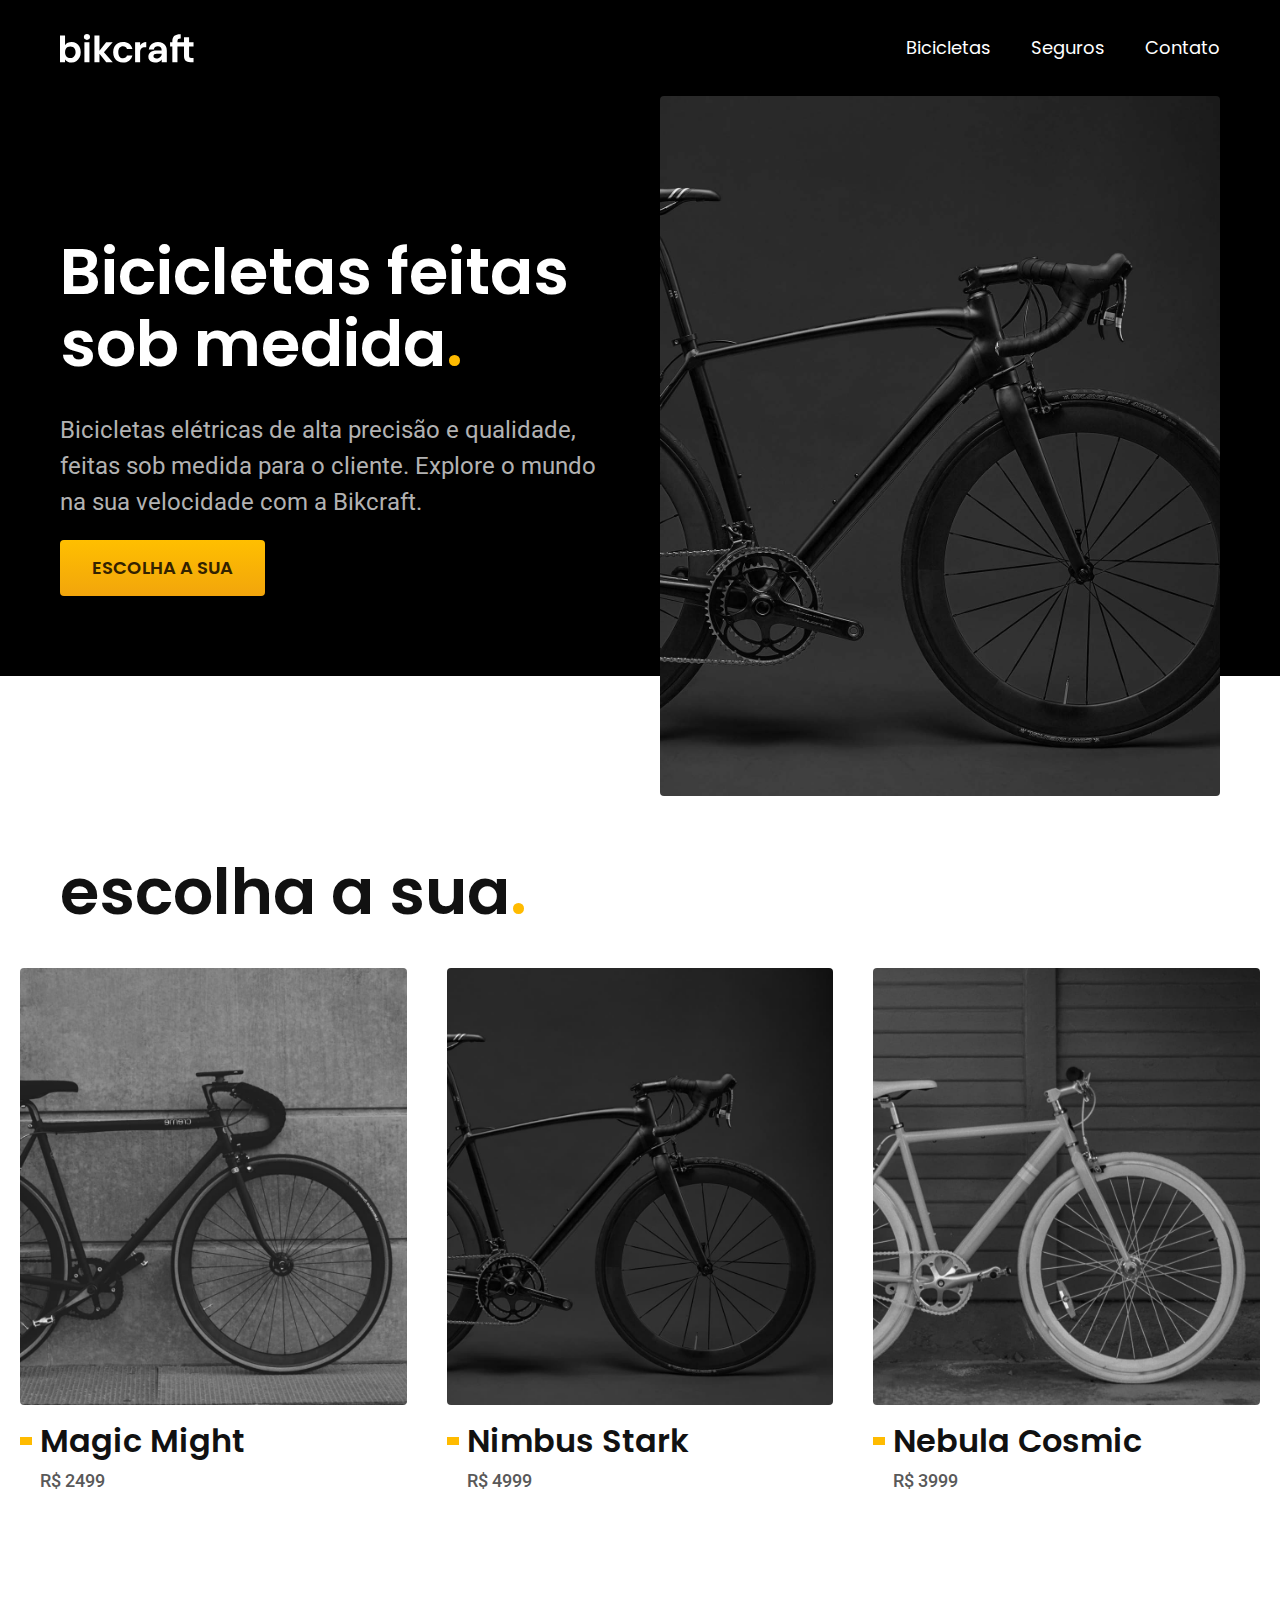
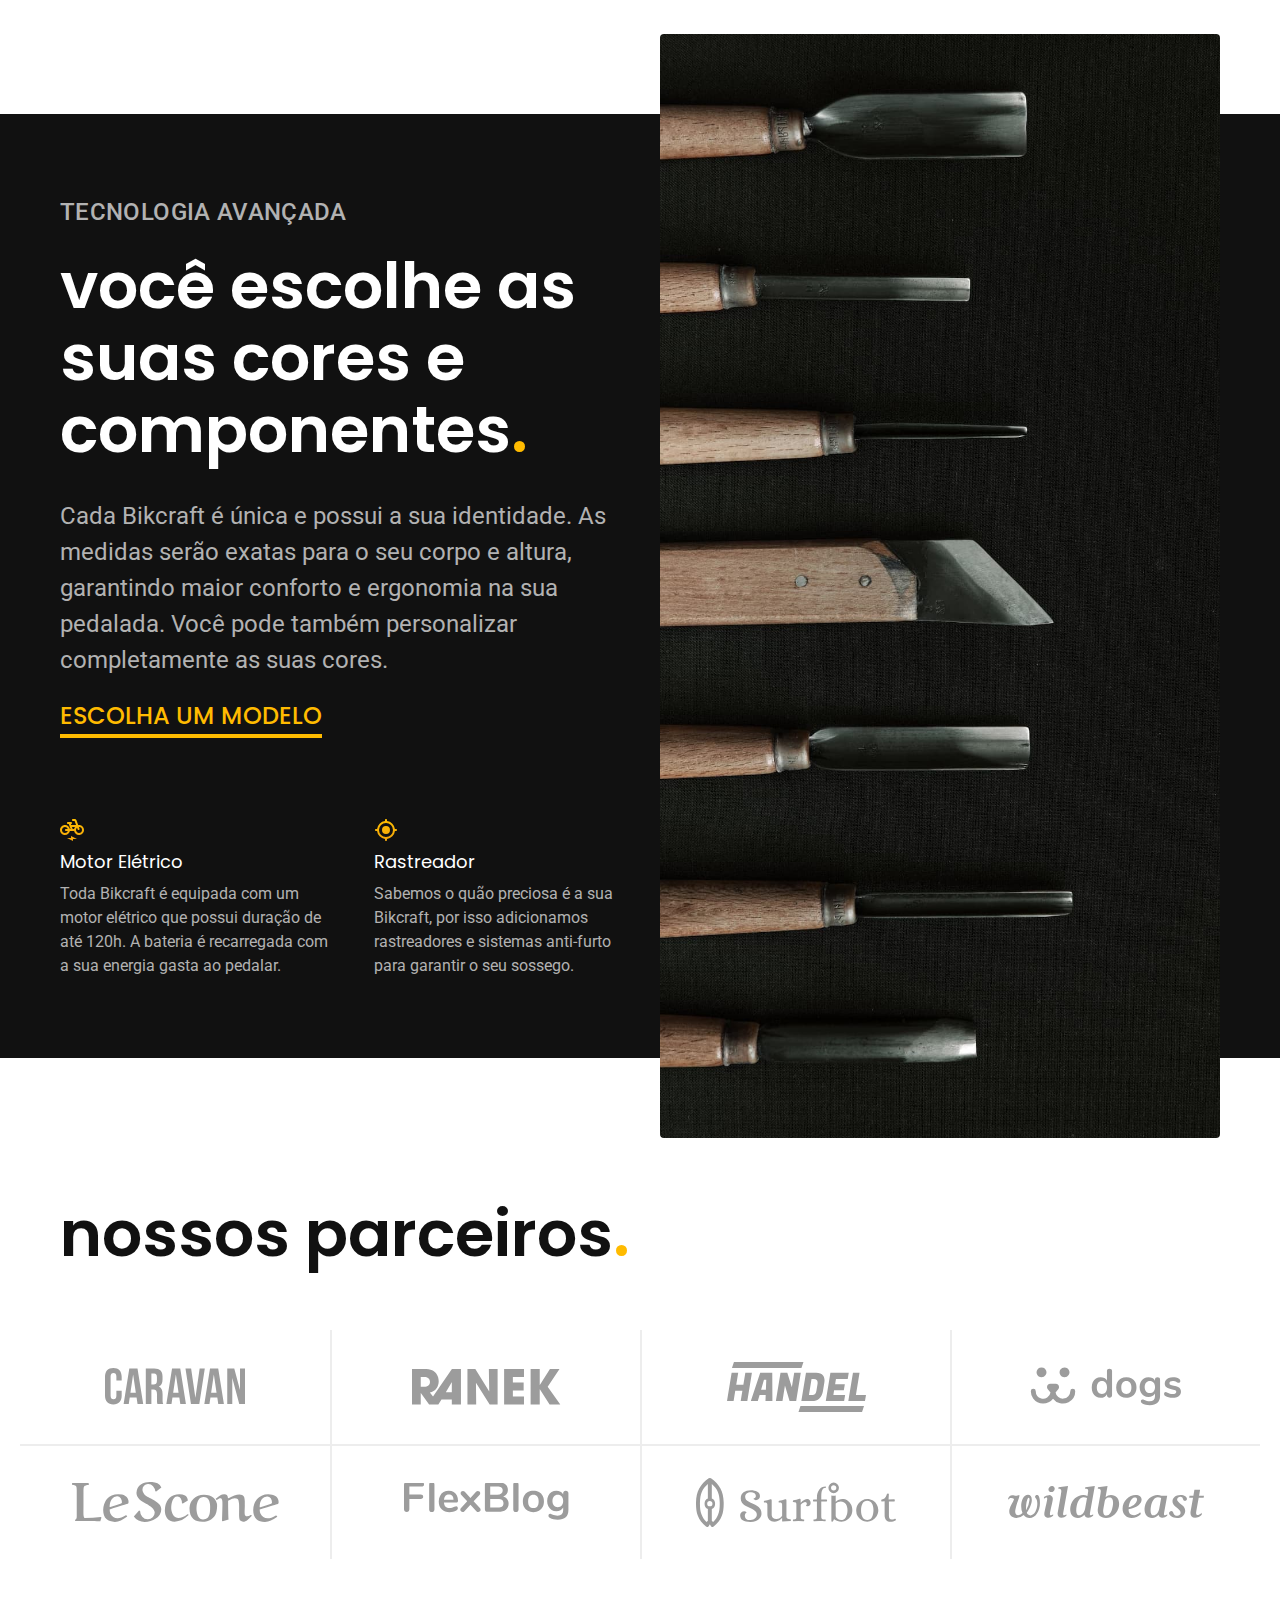
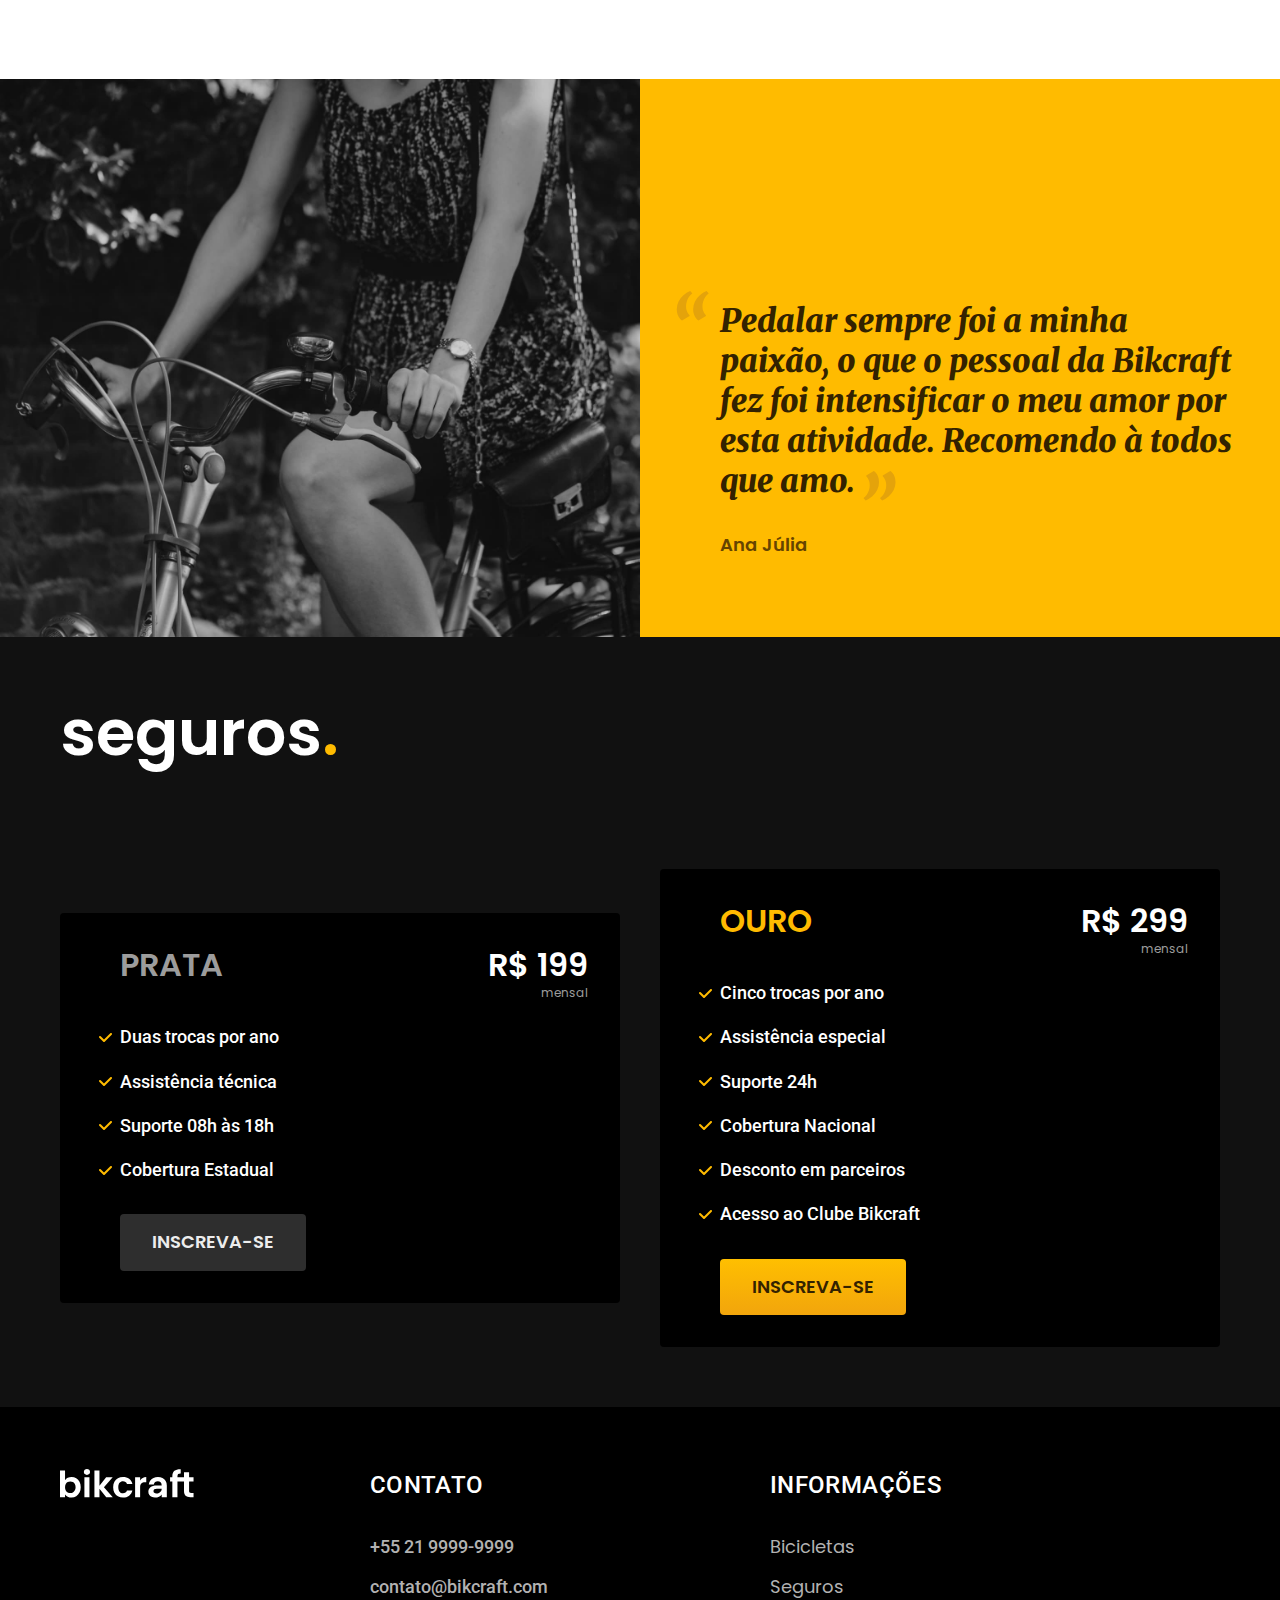
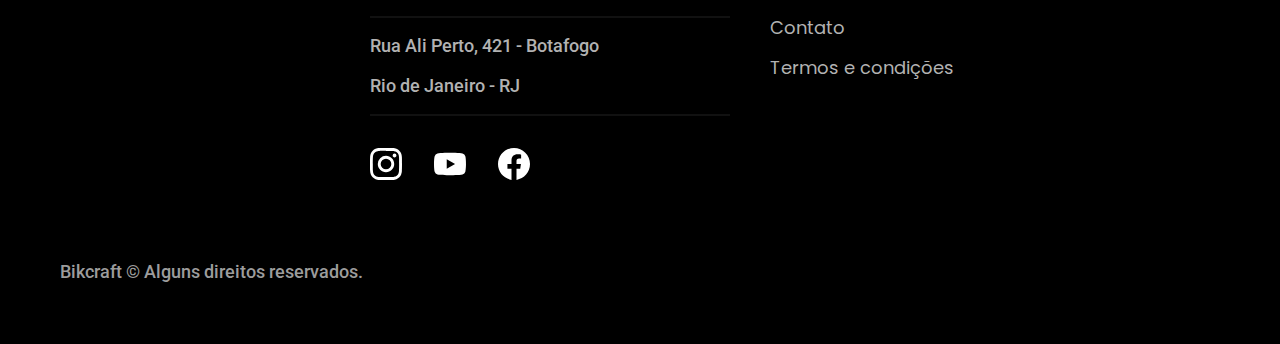
==== index.html @ 4578d8e9 "bicicletas-page" ====
<!DOCTYPE html>
<html lang="pt-br">

<head>
  <meta charset="UTF-8">
  <meta name="viewport" content="width=device-width, initial-scale=1.0">
  <title>Bikcraft - Bicicletas Elétricas</title>
  <meta name="description" content="Bicicletas elétricas de alta precisão e qualidade,  feitas sob medida para o cliente. Explore o mundo na sua velocidade com a Bikcraft.">
  <link rel="stylesheet" href="./css/style.css">
  <link rel="preconnect" href="https://fonts.googleapis.com">
  <link rel="preconnect" href="https://fonts.gstatic.com" crossorigin>
  <link href="https://fonts.googleapis.com/css2?family=Merriweather:ital,wght@1,900&family=Poppins:wght@400;600&family=Roboto:wght@400;500&display=swap" rel="stylesheet">
</head>

<body id="index">
  <header class="header-bg">
    <div class="header container">
      <a href="./index.html">
        <img src="./img/bikcraft.svg" alt="Bikcraft">
      </a>
      <nav aria-label="primaria">
        <ul class="header-menu font-1-m cor-0">
          <li><a href="./bicicletas.html">Bicicletas</a></li>
          <li><a href="./seguros.html">Seguros</a></li>
          <li><a href="./contato.html">Contato</a></li>
        </ul>
      </nav>
    </div>
  </header>

  <main class="introducao-bg">
    <div class="introducao container">
      <div class="introducao-conteudo">
        <h1 class="font-1-xxl cor-0">Bicicletas feitas sob medida<span>.</span></h1>
        <p class="font-2-l cor-5">Bicicletas elétricas de alta precisão e qualidade, feitas sob medida para o cliente. Explore o mundo na sua velocidade com a Bikcraft.
        </p>
        <a class="botao" href="./bicicletas.html">ESCOLHA A SUA</a>
      </div>
      <div>
        <img src="img/fotos/introducao.jpg" alt="Bicicleta Bikcraft">
      </div>
    </div>
  </main>

  <article class="bicicletas-lista">
    <h2 class="container font-1-xxl">escolha a sua<span class="cor-p1">.</span></h2>

    <ul>
      <li>
        <a href="./bicicletas/magic.html">
          <img src="img/bicicletas/magic-home.jpg" alt="Bicicleta preta">
          <h3 class="font-1-xl">Magic Might</h3>
          <span class="font-2-m cor-8">R$ 2499</span>
        </a>
      </li>
      <li>
        <a href="./bicicletas/nimbus.html">
          <img src="img/bicicletas/nimbus-home.jpg" alt="Bicicleta preta">
          <h3 class="font-1-xl">Nimbus Stark</h3>
          <span class="font-2-m cor-8">R$ 4999</span>
        </a>
      </li>
      <li>
        <a href="./bicicletas/nebula.html">
          <img src="img/bicicletas/nebula-home.jpg" alt="Bicicleta preta">
          <h3 class="font-1-xl">Nebula Cosmic</h3>
          <span class="font-2-m cor-8">R$ 3999</span>
        </a>
      </li>
    </ul>
  </article>
  <article class="tecnologia-bg">
    <div class="tecnologia container">
      <div class="tecnologia-conteudo">
        <span class="font-2-l-b cor-5">Tecnologia Avançada</span>
        <h2 class="font-1-xxl cor-0">você escolhe as suas cores e componentes<span class="cor-p1">.</span></h2>
        <p class="cor-5 font-2-l">Cada Bikcraft é única e possui a sua identidade. As medidas serão exatas para o seu corpo e altura, garantindo maior conforto e ergonomia na sua pedalada. Você pode também personalizar completamente as suas cores.</p>
        <a href="#" class="link">ESCOLHA UM MODELO</a>
        <div class="tecnologia-vantagens">
          <div>
            <img src="img/icones/eletrica.svg" alt="">
            <h3 class="font-1-m cor-0">Motor Elétrico</h3>
            <p class="font-2-s cor-5">Toda Bikcraft é equipada com um motor elétrico que possui duração de até 120h. A bateria é recarregada com a sua energia gasta ao pedalar.</p>
          </div>
          <div>
            <img src="img/icones/rastreador.svg" alt="">
            <h3 class="font-1-m cor-0">Rastreador</h3>
            <p class="font-2-s cor-5">Sabemos o quão preciosa é a sua Bikcraft, por isso adicionamos rastreadores e sistemas anti-furto para garantir o seu sossego.</p>
          </div>
        </div>
      </div>
      <div class="tecnologia-imagem">
        <img src="img/fotos/tecnologia.jpg" alt="">
      </div>
    </div>
  </article>
  <section class="parceiros" aria-label="Nossos Parceiros">
    <h2 class="container font-1-xxl">nossos parceiros<span class="cor-p1">.</span></h2>

    <ul class="parceiros-lista">
      <li><img src="img/parceiros/caravan.svg" alt="Caravan"></li>
      <li><img src="img/parceiros/ranek.svg" alt="ranek.svg"></li>
      <li><img src="img/parceiros/handel.svg" alt="handel.svg"></li>
      <li><img src="img/parceiros/dogs.svg" alt="dogs.svg"></li>
      <li><img src="img/parceiros/lescone.svg" alt="lescone.svg"></li>
      <li><img src="img/parceiros/flexblog.svg" alt="flexblog.svg"></li>
      <li><img src="img/parceiros/surfbot.svg" alt="surfbot.svg"></li>
      <li><img src="img/parceiros/wildbeast.svg" alt="wildbeast.svg"></li>
    </ul>
  </section>
  <section class="depoimento" aria-label="Depoimento">
    <div>
      <img src="img/fotos/depoimento.jpg" alt="Foto de uma pessoa andando com uma bicicleta Bikcraft">
    </div>
    <div class="depoimento-conteudo">
      <blockquote>
        <p class="font-1-xl cor-p5">Pedalar sempre foi a minha paixão, o que o pessoal da Bikcraft fez foi intensificar o meu amor por esta atividade. Recomendo à todos que amo.</p>
      </blockquote>
      <span class="font-1-m-b cor-p4">Ana Júlia</span>
    </div>
  </section>
  <article class="seguros-bg">
    <div class="seguros container">
      <h2 class="font-1-xxl cor-0">seguros<span class="cor-p1">.</span></h2>
      <div class="seguros-item">
        <h3 class="font-1-xl cor-6">PRATA</h3>
        <span class="font-1-xl cor-0">R$ 199 <span class="font-1-xs cor-6">mensal</span></span>
        <ul class="font-2-m cor-0">
          <li>Duas trocas por ano</li>
          <li>Assistência técnica</li>
          <li>Suporte 08h às 18h</li>
          <li>Cobertura Estadual</li>
        </ul>
        <a class="botao secundario" href="#">INSCREVA-SE</a>
      </div>
      <div class="seguros-item">
        <h3 class="font-1-xl cor-p1">OURO</h3>
        <span class="font-1-xl cor-0">R$ 299 <span class="font-1-xs cor-6">mensal</span></span>
        <ul class="font-2-m cor-0">
          <li>Cinco trocas por ano</li>
          <li>Assistência especial</li>
          <li>Suporte 24h</li>
          <li>Cobertura Nacional</li>
          <li>Desconto em parceiros</li>
          <li>Acesso ao Clube Bikcraft</li>
        </ul>
        <a class="botao" href="#">INSCREVA-SE</a>
      </div>
    </div>
  </article>

  <footer class="footer-bg">
    <div class="footer container">
      <img src="img/bikcraft.svg" alt="Bikcraft">
      <div class="footer-contato">
        <h3 class="font-2-l-b cor-0">CONTATO</h3>
        <ul class="font-2-m cor-5 ">
          <li><a href="tel:+55219999-9999">+55 21 9999-9999</a></li>
          <li><a href="mailto:contato@bikcraft.com">contato@bikcraft.com</a></li>
          <li>Rua Ali Perto, 421 - Botafogo</li>
          <li>Rio de Janeiro - RJ</li>
        </ul>
        <div class="footer-redes">
          <a href="./">
            <img src="img/redes/instagram.svg" alt="instagram">
          </a>
          <a href="./">
            <img src="img/redes/youtube.svg" alt="youtube">
          </a>
          <a href="./">
            <img src="img/redes/facebook.svg" alt="facebook">
          </a>

        </div>
      </div>
      <div class="footer-info">
        <h3 class="font-2-l-b cor-0">INFORMAÇÕES</h3>
        <nav>
          <ul class="font-1-m cor-5">
            <li><a href="./bicicletas.html">Bicicletas</a></li>
            <li><a href="./seguros.html">Seguros</a></li>
            <li><a href="./contato.html">Contato</a></li>
            <li><a href="./termos.html">Termos e condições</a></li>
          </ul>
        </nav>
      </div>
      <p class="footer-copy font-2-m cor-6">Bikcraft © Alguns direitos reservados.</p>
    </div>
  </footer>
</body>

</html>
---- css/style.css ----
@import "./global/global.css";
@import "./utilidades/tipografia.css";
@import "./utilidades/cores.css";
@import "./global/header.css";
@import "./global/footer.css";

/*Utilidades*/
@import "./utilidades/componentes.css";

/*Home*/
@import "./home/introducao.css";
@import "./home/tecnologia.css";
@import "./home/parceiros.css";
@import "./home/depoimento.css";

/*Bicicletas*/
@import "./bicicletas/bicicletas-lista.css";
@import "./bicicletas/bicicletas.css";

/*Seguros*/
@import "./seguros/seguros.css";

/*Termos*/
@import "./termos/termos.css";
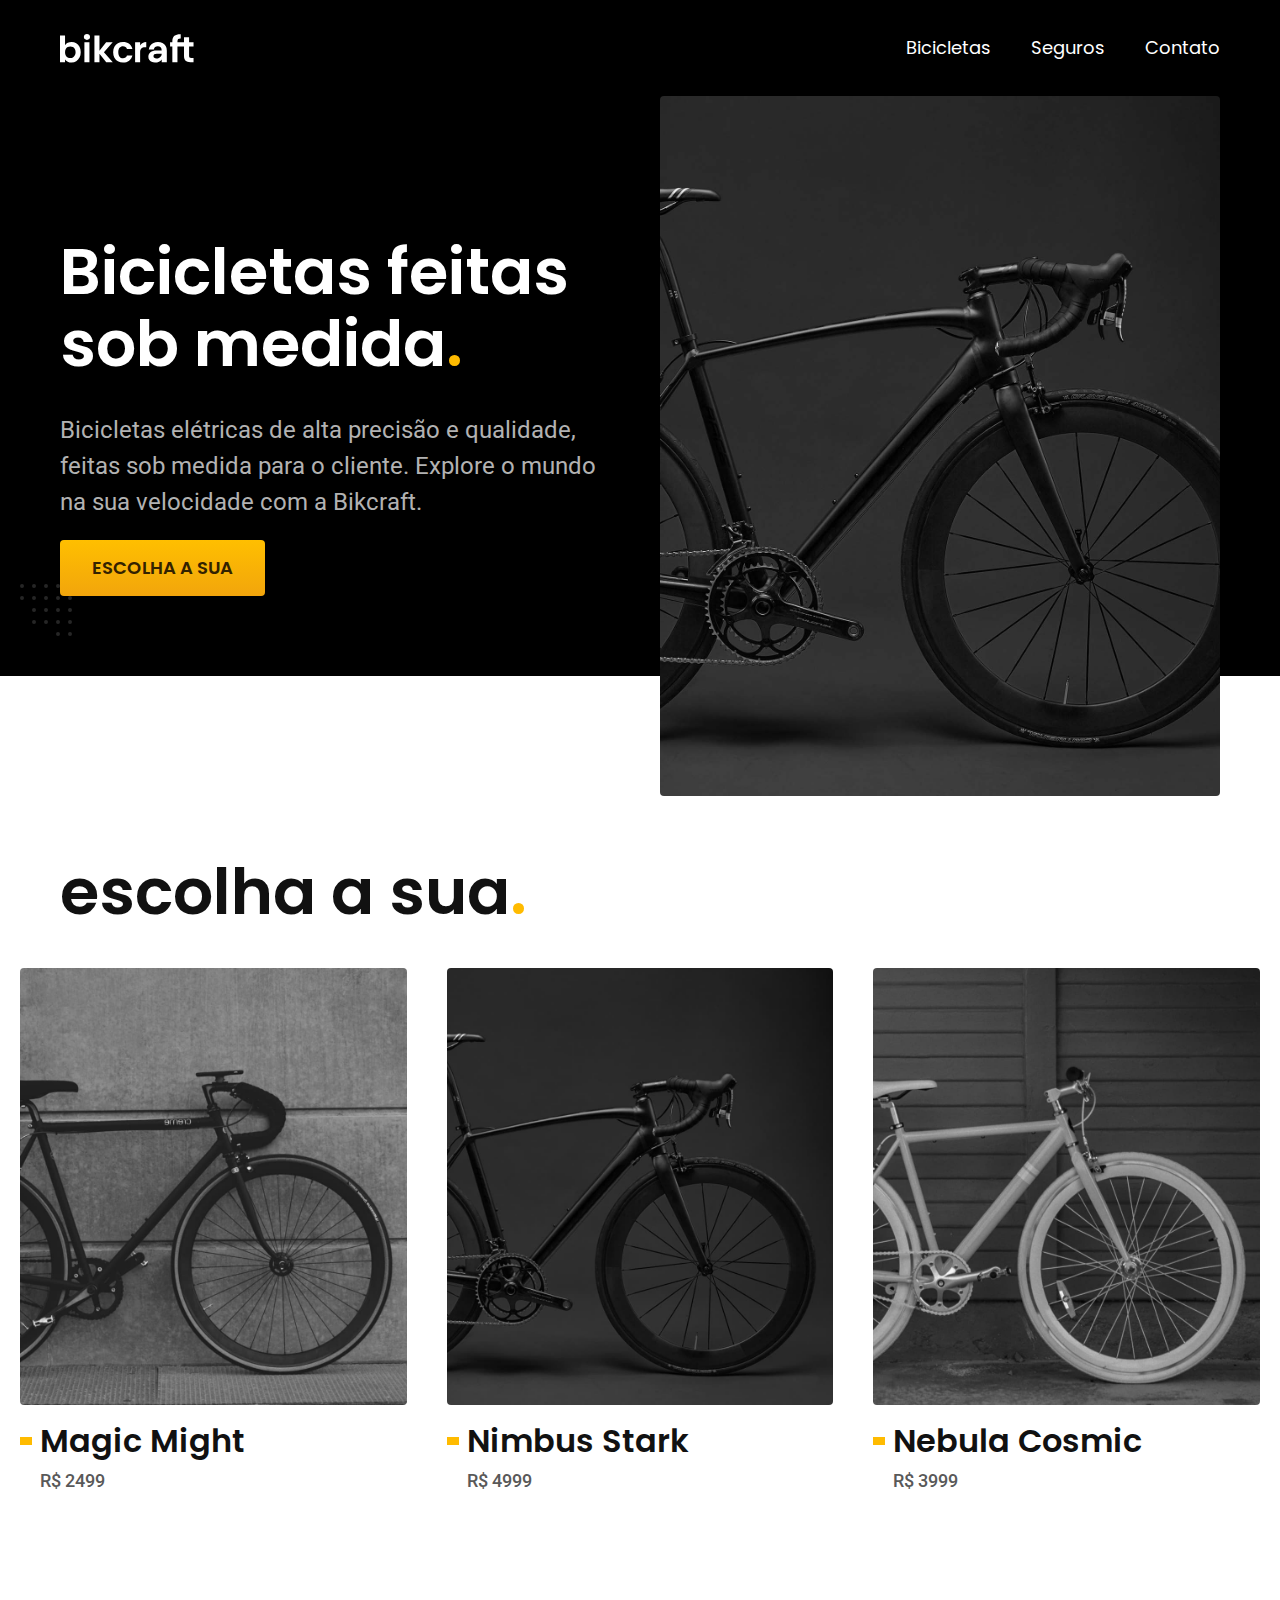
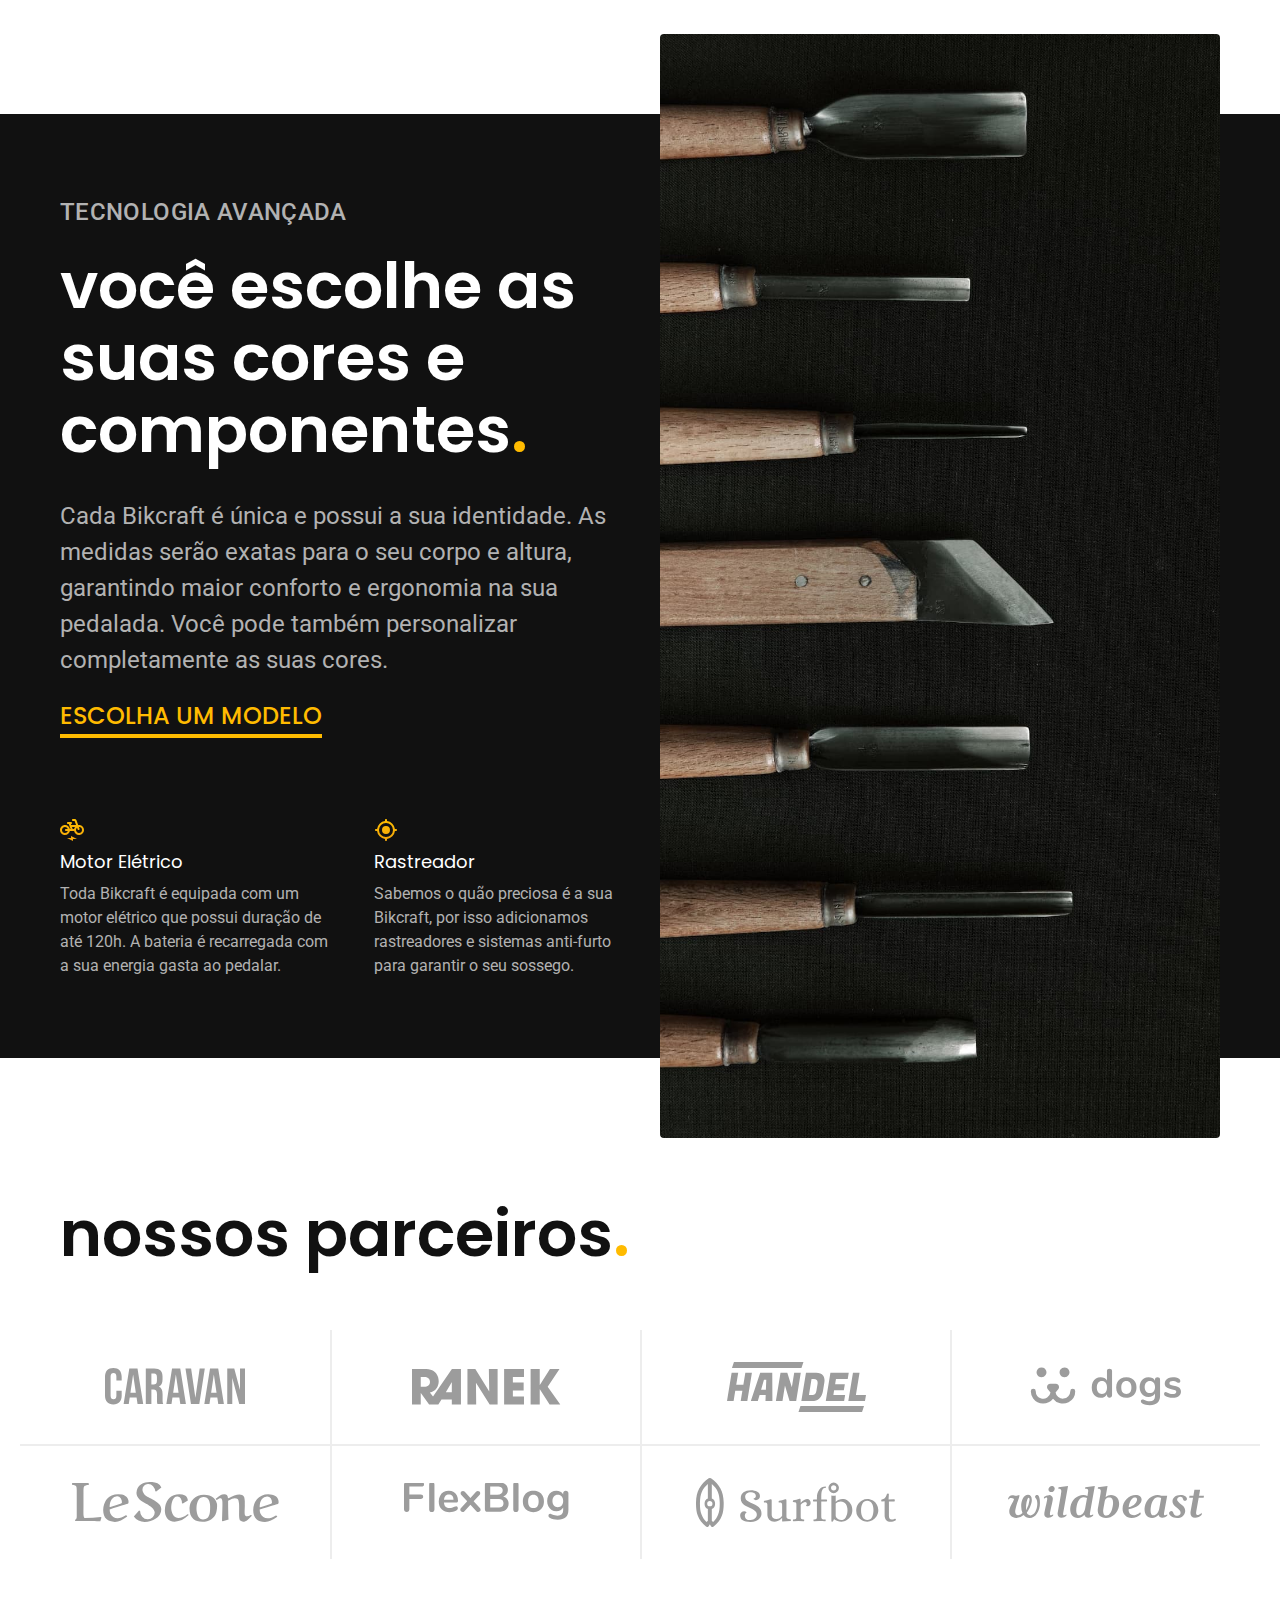
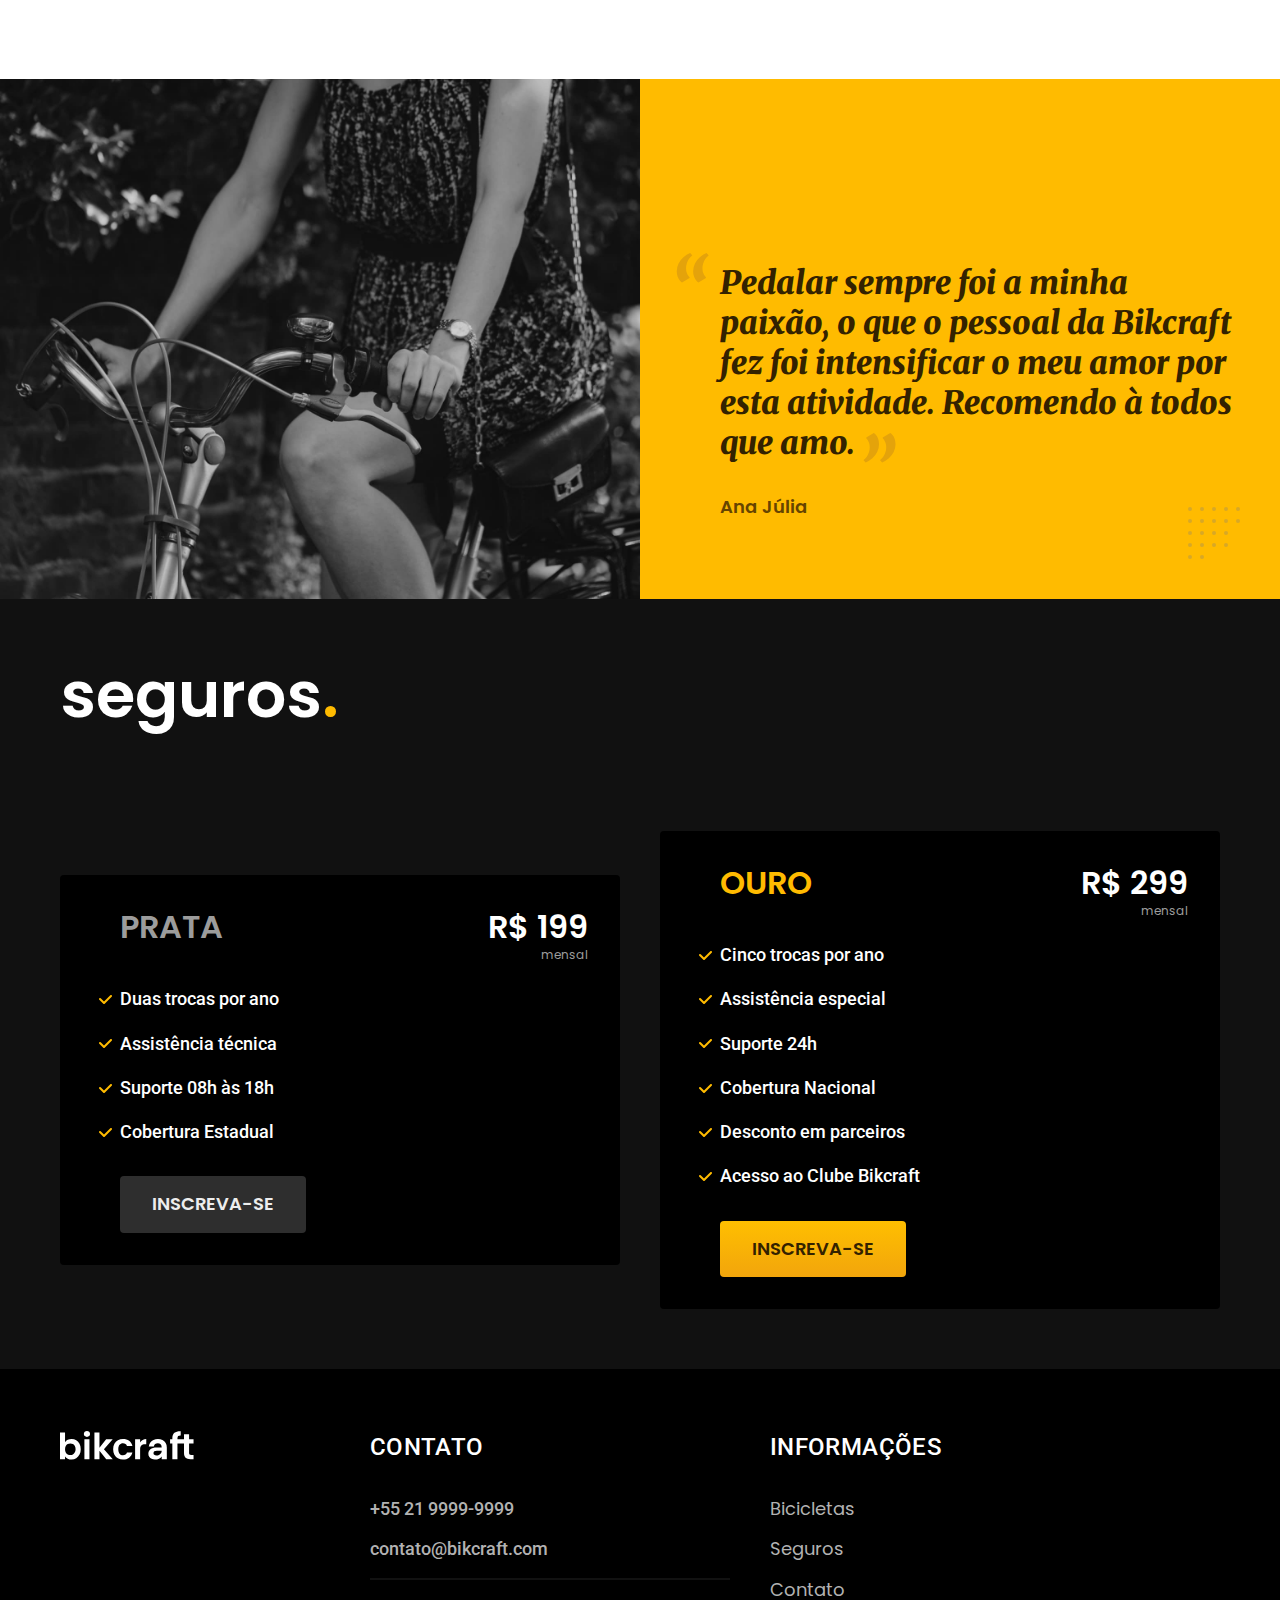
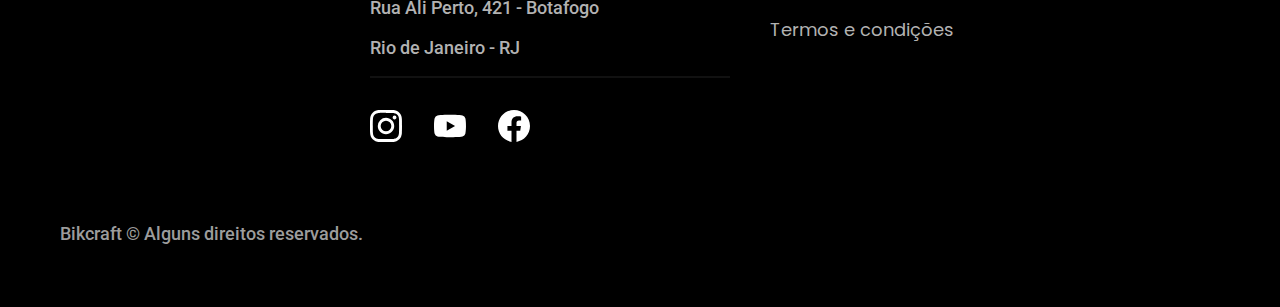
==== commit 97ca4488: "otimizacoes" ====
--- a/index.html
+++ b/index.html
@@ -6,6 +6,7 @@
   <meta name="viewport" content="width=device-width, initial-scale=1.0">
   <title>Bikcraft - Bicicletas Elétricas</title>
   <meta name="description" content="Bicicletas elétricas de alta precisão e qualidade,  feitas sob medida para o cliente. Explore o mundo na sua velocidade com a Bikcraft.">
+  <link rel="preload" href="./css/style.css" as="style">
   <link rel="stylesheet" href="./css/style.css">
   <link rel="preconnect" href="https://fonts.googleapis.com">
   <link rel="preconnect" href="https://fonts.gstatic.com" crossorigin>
@@ -16,7 +17,7 @@
   <header class="header-bg">
     <div class="header container">
       <a href="./index.html">
-        <img src="./img/bikcraft.svg" alt="Bikcraft">
+        <img src="./img/bikcraft.svg" alt="Bikcraft" width="136" height="32">
       </a>
       <nav aria-label="primaria">
         <ul class="header-menu font-1-m cor-0">
@@ -36,9 +37,11 @@
         </p>
         <a class="botao" href="./bicicletas.html">ESCOLHA A SUA</a>
       </div>
-      <div>
-        <img src="img/fotos/introducao.jpg" alt="Bicicleta Bikcraft">
-      </div>
+      <picture>
+        <source media="(max-width: 800px)" srcset="./img/bicicletas/nimbus.jpg">
+        <img src="img/fotos/introducao.jpg" width="1280" height="1600" alt="Bicicleta Bikcraft">
+      </picture>
+
     </div>
   </main>
 
@@ -48,21 +51,21 @@
     <ul>
       <li>
         <a href="./bicicletas/magic.html">
-          <img src="img/bicicletas/magic-home.jpg" alt="Bicicleta preta">
+          <img src="img/bicicletas/magic-home.jpg" width="920" height="1040" alt="Bicicleta preta">
           <h3 class="font-1-xl">Magic Might</h3>
           <span class="font-2-m cor-8">R$ 2499</span>
         </a>
       </li>
       <li>
         <a href="./bicicletas/nimbus.html">
-          <img src="img/bicicletas/nimbus-home.jpg" alt="Bicicleta preta">
+          <img src="img/bicicletas/nimbus-home.jpg" width="920" height="1040" alt="Bicicleta preta">
           <h3 class="font-1-xl">Nimbus Stark</h3>
           <span class="font-2-m cor-8">R$ 4999</span>
         </a>
       </li>
       <li>
         <a href="./bicicletas/nebula.html">
-          <img src="img/bicicletas/nebula-home.jpg" alt="Bicicleta preta">
+          <img src="img/bicicletas/nebula-home.jpg" width="920" height="1040" alt="Bicicleta preta">
           <h3 class="font-1-xl">Nebula Cosmic</h3>
           <span class="font-2-m cor-8">R$ 3999</span>
         </a>
@@ -78,19 +81,19 @@
         <a href="#" class="link">ESCOLHA UM MODELO</a>
         <div class="tecnologia-vantagens">
           <div>
-            <img src="img/icones/eletrica.svg" alt="">
+            <img src="img/icones/eletrica.svg" width="24" height="24" alt="">
             <h3 class="font-1-m cor-0">Motor Elétrico</h3>
             <p class="font-2-s cor-5">Toda Bikcraft é equipada com um motor elétrico que possui duração de até 120h. A bateria é recarregada com a sua energia gasta ao pedalar.</p>
           </div>
           <div>
-            <img src="img/icones/rastreador.svg" alt="">
+            <img src="img/icones/rastreador.svg" width="24" height="24" alt="">
             <h3 class="font-1-m cor-0">Rastreador</h3>
             <p class="font-2-s cor-5">Sabemos o quão preciosa é a sua Bikcraft, por isso adicionamos rastreadores e sistemas anti-furto para garantir o seu sossego.</p>
           </div>
         </div>
       </div>
       <div class="tecnologia-imagem">
-        <img src="img/fotos/tecnologia.jpg" alt="">
+        <img src="img/fotos/tecnologia.jpg" width="1200" height="1920" alt="">
       </div>
     </div>
   </article>
@@ -98,19 +101,19 @@
     <h2 class="container font-1-xxl">nossos parceiros<span class="cor-p1">.</span></h2>
 
     <ul class="parceiros-lista">
-      <li><img src="img/parceiros/caravan.svg" alt="Caravan"></li>
-      <li><img src="img/parceiros/ranek.svg" alt="ranek.svg"></li>
-      <li><img src="img/parceiros/handel.svg" alt="handel.svg"></li>
-      <li><img src="img/parceiros/dogs.svg" alt="dogs.svg"></li>
-      <li><img src="img/parceiros/lescone.svg" alt="lescone.svg"></li>
-      <li><img src="img/parceiros/flexblog.svg" alt="flexblog.svg"></li>
-      <li><img src="img/parceiros/surfbot.svg" alt="surfbot.svg"></li>
-      <li><img src="img/parceiros/wildbeast.svg" alt="wildbeast.svg"></li>
+      <li><img src="img/parceiros/caravan.svg" width="140" height="38" alt="Caravan"></li>
+      <li><img src="img/parceiros/ranek.svg" width="149" height="36" alt="ranek.svg"></li>
+      <li><img src="img/parceiros/handel.svg" width="139" height="50" alt="handel.svg"></li>
+      <li><img src="img/parceiros/dogs.svg" width="152" height="39" alt="dogs.svg"></li>
+      <li><img src="img/parceiros/lescone.svg" width="208" height="41" alt="lescone.svg"></li>
+      <li><img src="img/parceiros/flexblog.svg" width="165" height="38" alt="flexblog.svg"></li>
+      <li><img src="img/parceiros/surfbot.svg" width="200" height="49" alt="surfbot.svg"></li>
+      <li><img src="img/parceiros/wildbeast.svg" width="196" height="34" alt="wildbeast.svg"></li>
     </ul>
   </section>
   <section class="depoimento" aria-label="Depoimento">
     <div>
-      <img src="img/fotos/depoimento.jpg" alt="Foto de uma pessoa andando com uma bicicleta Bikcraft">
+      <img src="img/fotos/depoimento.jpg" width="1560" height="1360" alt="Foto de uma pessoa andando com uma bicicleta Bikcraft">
     </div>
     <div class="depoimento-conteudo">
       <blockquote>
@@ -151,7 +154,7 @@
 
   <footer class="footer-bg">
     <div class="footer container">
-      <img src="img/bikcraft.svg" alt="Bikcraft">
+      <img src="img/bikcraft.svg" width="136" height="32" alt="Bikcraft">
       <div class="footer-contato">
         <h3 class="font-2-l-b cor-0">CONTATO</h3>
         <ul class="font-2-m cor-5 ">
@@ -162,13 +165,13 @@
         </ul>
         <div class="footer-redes">
           <a href="./">
-            <img src="img/redes/instagram.svg" alt="instagram">
+            <img src="img/redes/instagram.svg" width="32" height="32" alt="instagram">
           </a>
           <a href="./">
-            <img src="img/redes/youtube.svg" alt="youtube">
+            <img src="img/redes/youtube.svg" width="32" height="32" alt="youtube">
           </a>
           <a href="./">
-            <img src="img/redes/facebook.svg" alt="facebook">
+            <img src="img/redes/facebook.svg" width="32" height="32" alt="facebook">
           </a>
 
         </div>
--- a/css/style.css
+++ b/css/style.css
@@ -6,6 +6,7 @@
 
 /*Utilidades*/
 @import "./utilidades/componentes.css";
+@import "./utilidades/formulario.css";
 
 /*Home*/
 @import "./home/introducao.css";
@@ -17,8 +18,21 @@
 @import "./bicicletas/bicicletas-lista.css";
 @import "./bicicletas/bicicletas.css";
 
+/*Bicicleta*/
+@import "./bicicleta/bicicleta.css";
+@import "./bicicleta/seguro.css";
+
 /*Seguros*/
 @import "./seguros/seguros.css";
+@import "./seguros/vantagens.css";
+@import "./seguros/perguntas.css";
 
 /*Termos*/
 @import "./termos/termos.css";
+
+/*Contato*/
+@import "./contato/contato.css";
+@import "./contato/lojas.css";
+
+/*Orcamento*/
+@import "./orcamento/orcamento.css";
--- a/css/style.css
+++ b/css/style.css
@@ -6,6 +6,7 @@
 
 /*Utilidades*/
 @import "./utilidades/componentes.css";
+@import "./utilidades/formulario.css";
 
 /*Home*/
 @import "./home/introducao.css";
@@ -17,8 +18,21 @@
 @import "./bicicletas/bicicletas-lista.css";
 @import "./bicicletas/bicicletas.css";
 
+/*Bicicleta*/
+@import "./bicicleta/bicicleta.css";
+@import "./bicicleta/seguro.css";
+
 /*Seguros*/
 @import "./seguros/seguros.css";
+@import "./seguros/vantagens.css";
+@import "./seguros/perguntas.css";
 
 /*Termos*/
 @import "./termos/termos.css";
+
+/*Contato*/
+@import "./contato/contato.css";
+@import "./contato/lojas.css";
+
+/*Orcamento*/
+@import "./orcamento/orcamento.css";
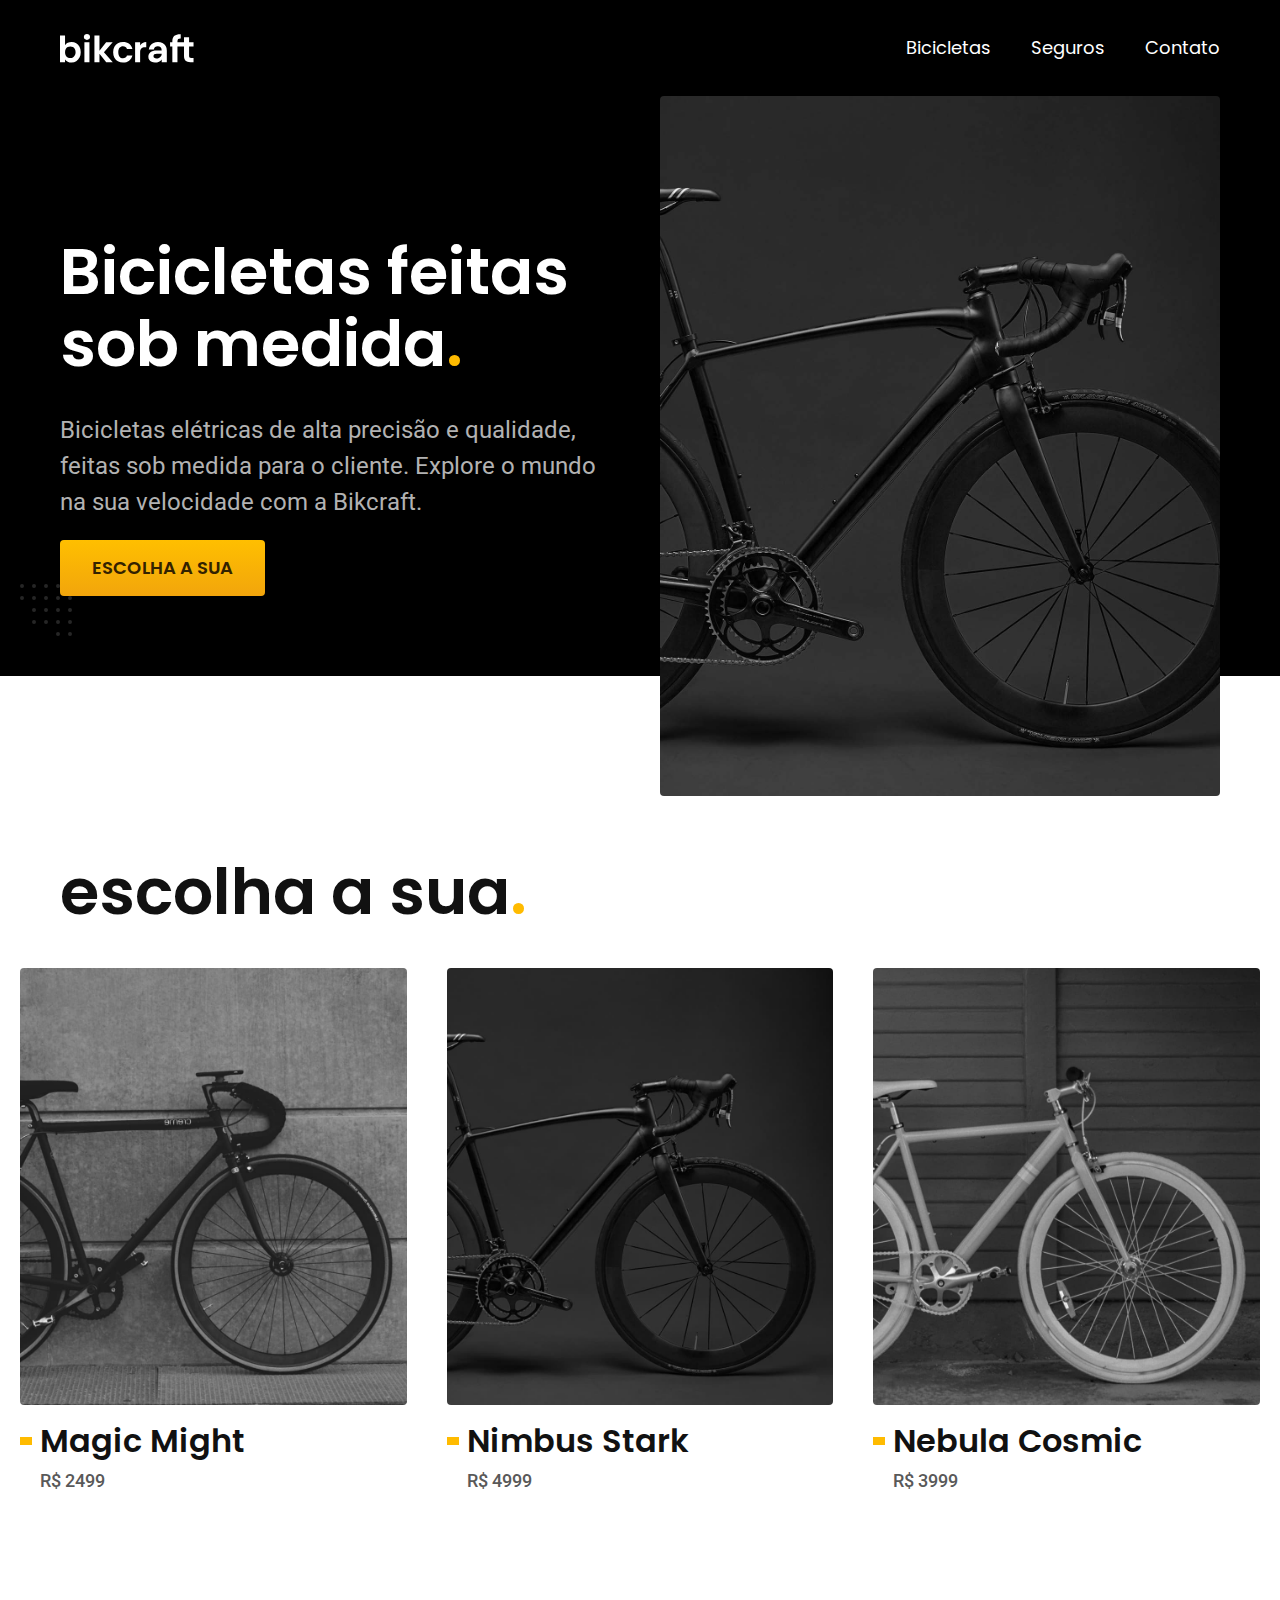
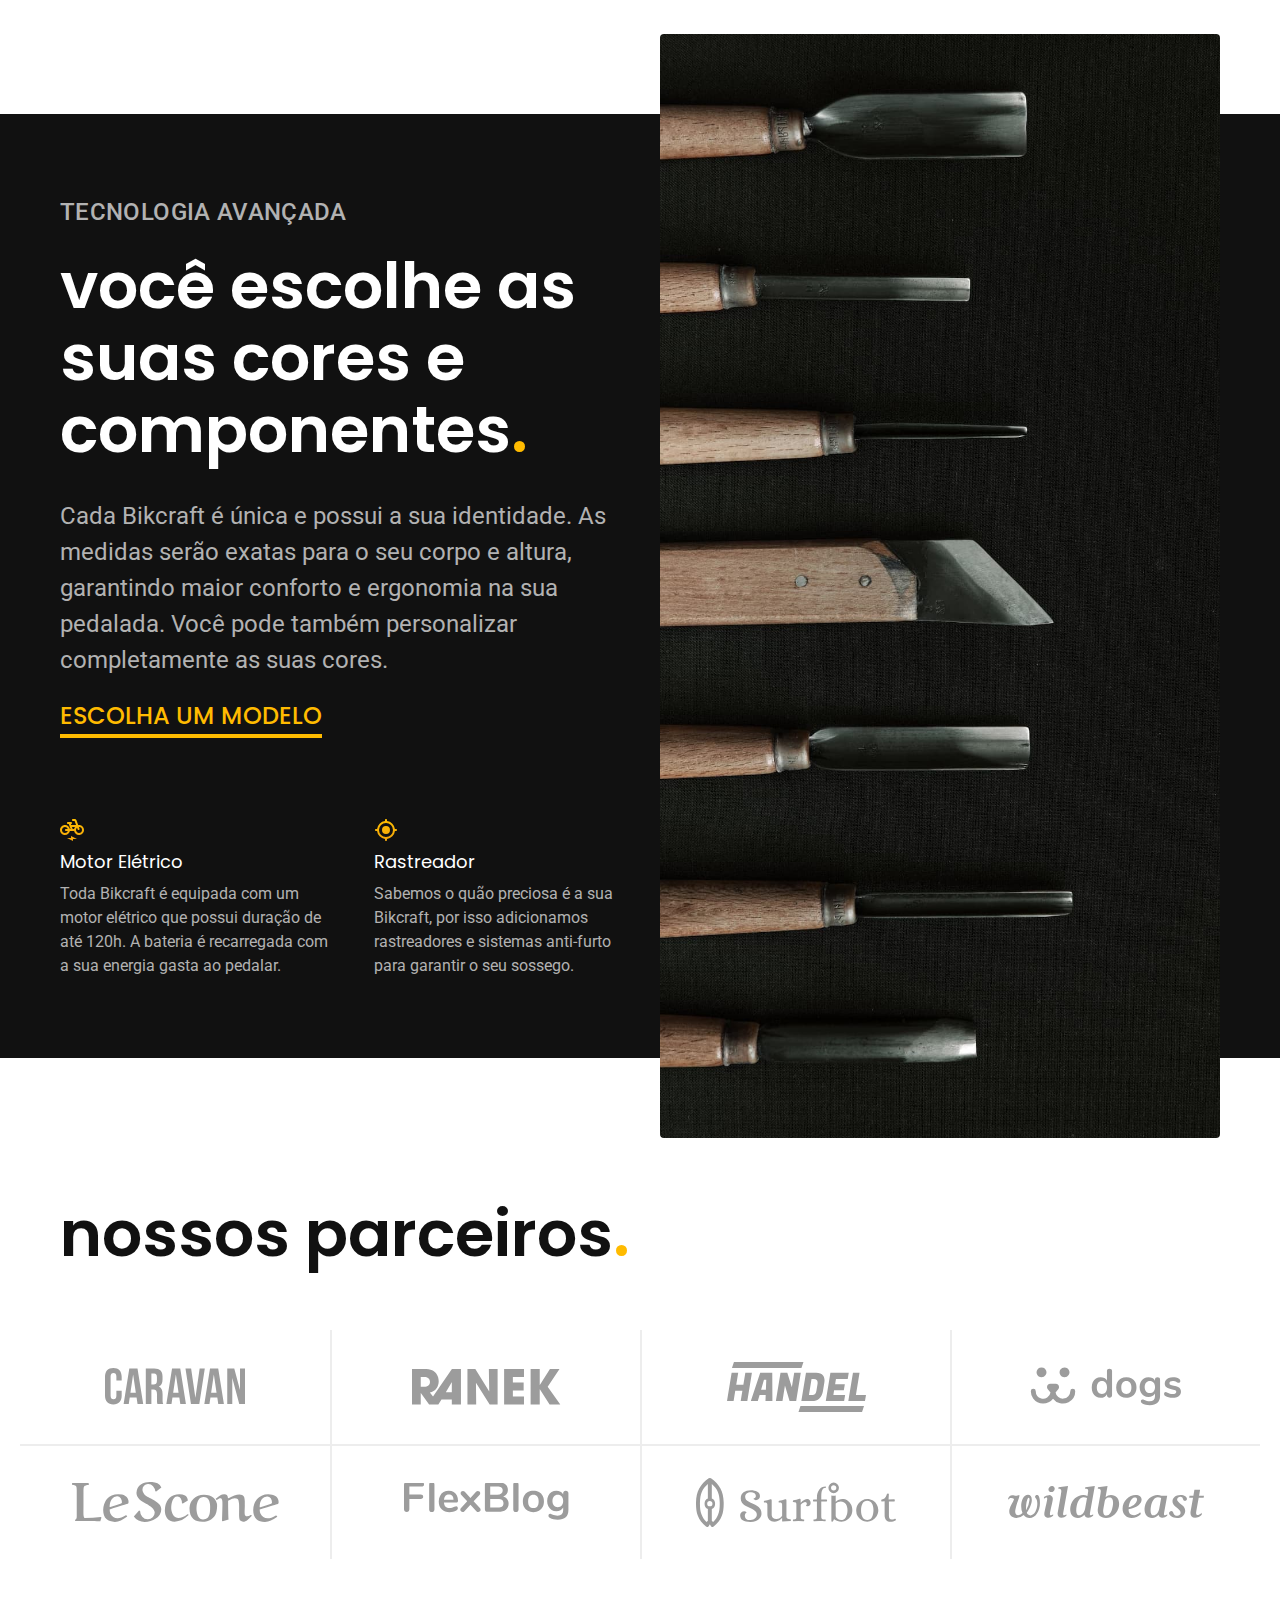
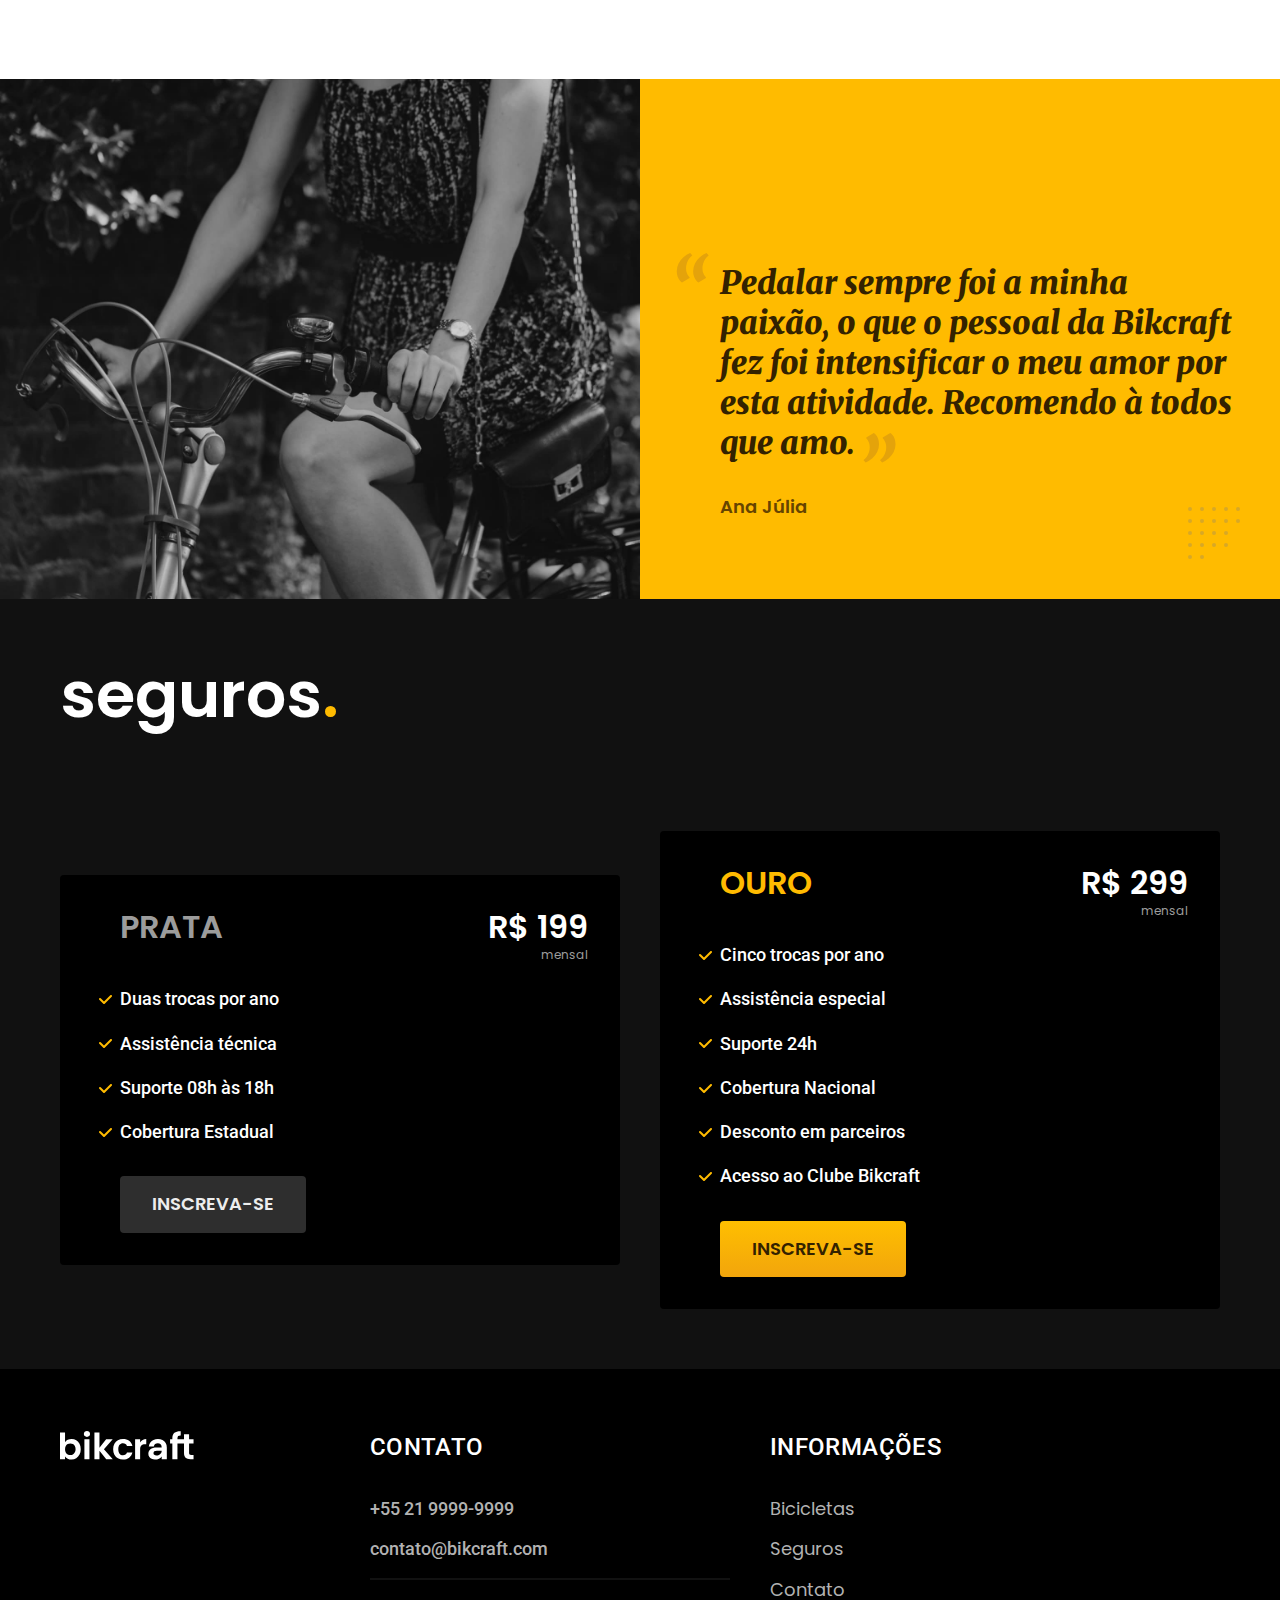
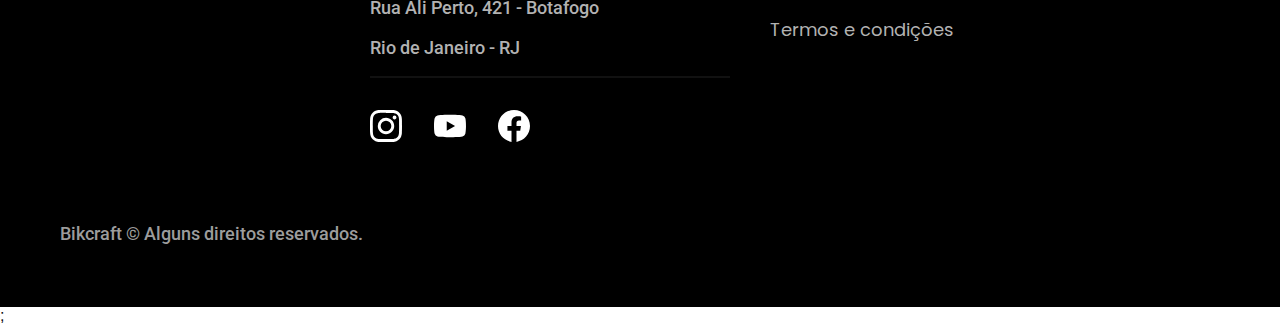
==== commit a5fa391c: "animacao-com-plugin" ====
--- a/index.html
+++ b/index.html
@@ -32,12 +32,12 @@
   <main class="introducao-bg">
     <div class="introducao container">
       <div class="introducao-conteudo">
-        <h1 class="font-1-xxl cor-0">Bicicletas feitas sob medida<span>.</span></h1>
-        <p class="font-2-l cor-5">Bicicletas elétricas de alta precisão e qualidade, feitas sob medida para o cliente. Explore o mundo na sua velocidade com a Bikcraft.
+        <h1 class="font-1-xxl cor-0" data-anime="200">Bicicletas feitas sob medida<span>.</span></h1>
+        <p class="font-2-l cor-5" data-anime="400">Bicicletas elétricas de alta precisão e qualidade, feitas sob medida para o cliente. Explore o mundo na sua velocidade com a Bikcraft.
         </p>
-        <a class="botao" href="./bicicletas.html">ESCOLHA A SUA</a>
+        <a class="botao" href="./bicicletas.html" data-anime="600">ESCOLHA A SUA</a>
       </div>
-      <picture>
+      <picture data-anime="800">
         <source media="(max-width: 800px)" srcset="./img/bicicletas/nimbus.jpg">
         <img src="img/fotos/introducao.jpg" width="1280" height="1600" alt="Bicicleta Bikcraft">
       </picture>
@@ -190,6 +190,8 @@
       <p class="footer-copy font-2-m cor-6">Bikcraft © Alguns direitos reservados.</p>
     </div>
   </footer>
+  <script src="./js/plugins/simple-anime.js"></script>;
+  <script src="./js/script.js"></script>
 </body>
 
 </html>--- a/css/style.css
+++ b/css/style.css
@@ -7,6 +7,7 @@
 /*Utilidades*/
 @import "./utilidades/componentes.css";
 @import "./utilidades/formulario.css";
+@import "./utilidades/animacao.css";
 
 /*Home*/
 @import "./home/introducao.css";
--- a/css/style.css
+++ b/css/style.css
@@ -7,6 +7,7 @@
 /*Utilidades*/
 @import "./utilidades/componentes.css";
 @import "./utilidades/formulario.css";
+@import "./utilidades/animacao.css";
 
 /*Home*/
 @import "./home/introducao.css";
